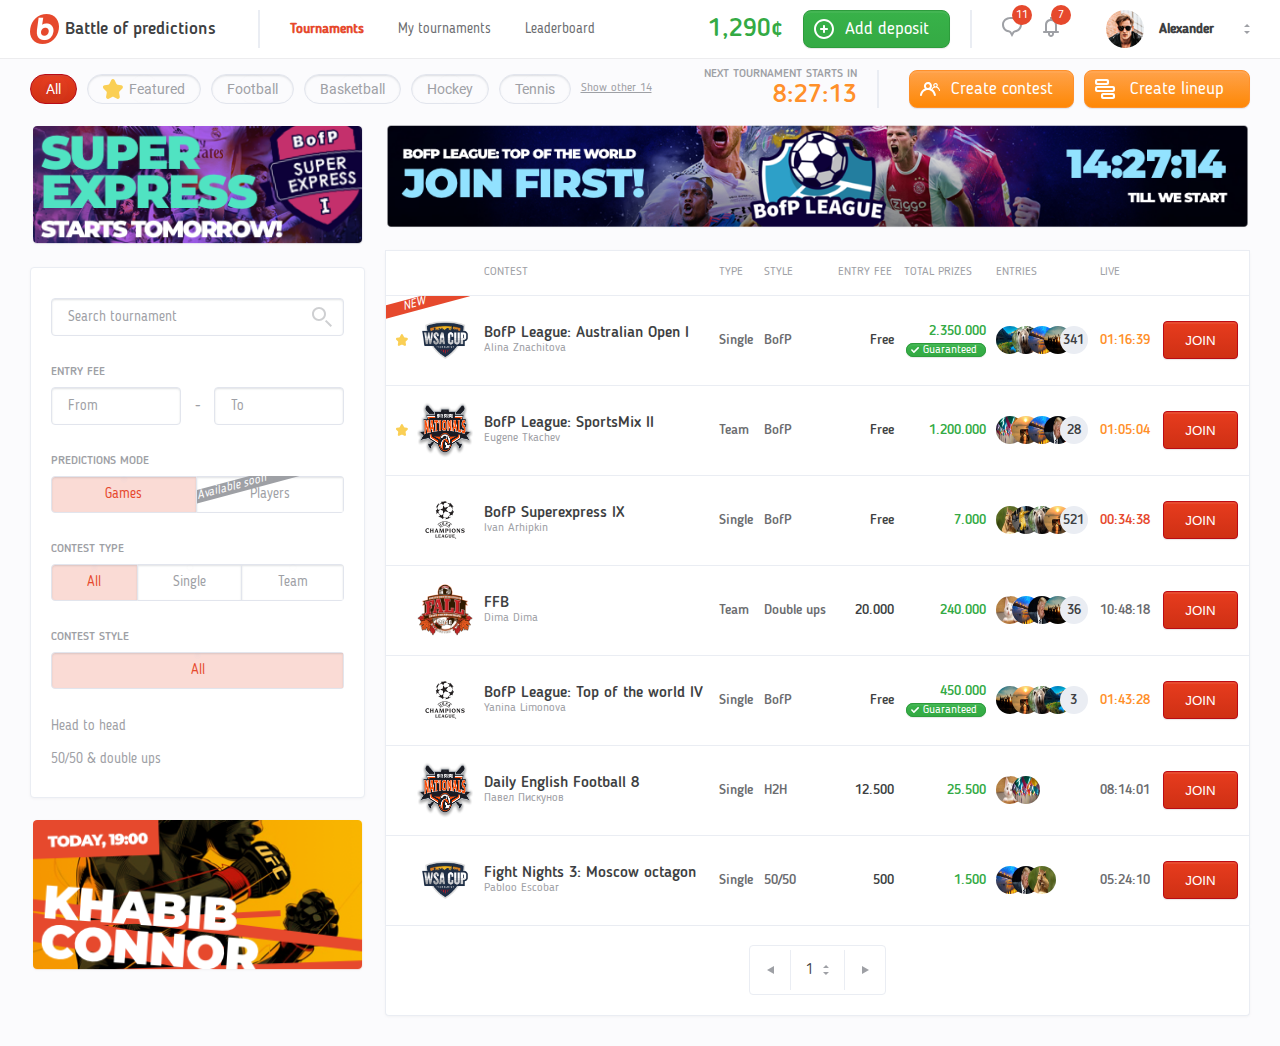
==== index.html @ 3a7c7d6c "small fixes" ====
<!DOCTYPE html>
<html lang="en">
<head>
  <meta charset="UTF-8">
  <meta name="viewport" content="width=device-width, initial-scale=1.0">
  <meta http-equiv="X-UA-Compatible" content="ie=edge">
  <title>Tournaments</title>
  <link rel="stylesheet" href="css/stylesheet.css">
  <link rel="stylesheet" href="css/style.css">
</head>
<body>
  <div class="header">
    <div class="container">
      <div class="left">
        <div class="logo">
          <div class="logo-img">
            <img src="img/logo-img.png" alt="">
          </div>
          <div class="logo-text">Battle of predictions</div>
        </div>
        <div class="divider"></div>
        <div class="menu">
          <ul>
            <li class="active"><a href="#">Tournaments</a></li>
            <li><a href="#">My tournaments</a></li>
            <li><a href="#">Leaderboard</a></li>
          </ul>
        </div>
      </div>
      <div class="right">
        <span class="deposit green-color-text">1,290¢</span>
        <button class="add-deposit">
          <img src="img/plus.svg" alt="">
          <span>Add deposit</span>
        </button>
        <div class="divider"></div>
        <div class="notifications">
          <div>
            <img src="img/notification-message.svg" alt="">
            <div class="notifications-amount">11</div>
          </div>
          <div>
            <img src="img/notification-bell.svg" alt="">
            <div class="notifications-amount">7</div>
          </div>
        </div>
        <span class="user-pic">
          <img src="img/user-pic.png" alt="">
        </span>
        <span class="user-name">Alexander</span>
        <img class="dropdown-arrow" src="img/dropdown-arrow.svg" alt="">
      </div>
    </div>
  </div>
  <div class="container">
    <!--////////////////////// TOPBAR ///////////////////// -->
    <div class="topbar">
      <div class="left">
        <div class="sections-wrapper">
          <ul class="sections radio-btns radio-btns-spaced">
            <li>
              <input type="radio" id="all" name="section" checked="checked" />
              <label for="all">All</label>
            </li>
            <li>
              <input type="radio" id="featured" name="section" />
              <label for="featured">
                <img src="img/star-favorite.svg" alt="">
                <span>Featured</span>
              </label>
            </li>
            <li>
              <input type="radio" id="football" name="section" />
              <label for="football">Football</label>
            </li>
            <li>
              <input type="radio" id="basketball" name="section" />
              <label for="basketball">Basketball</label>
            </li>
            <li>
              <input type="radio" id="hockey" name="section" />
              <label for="hockey">Hockey</label>
            </li>
            <li>
              <input type="radio" id="tennis" name="section" />
              <label for="tennis">Tennis</label>
            </li>
          </ul>
          <div class="show-other">Show other 14</div>
        </div>
      </div>
      <div class="right">
        <div class="counter-section">
          <div class="counter-title">
            next tournament starts in
          </div>
          <div class="counter">
            8:27:13
          </div>
        </div>
        <div class="divider"></div>
        <button class="topbar-button create-contest-button">
          <img src="img/user.svg" alt="">
          <span>Create contest</span>
        </button>
        <button class="topbar-button create-lineup-button">
          <img src="img/brick.svg" alt="">
          <span>Create lineup</span>
        </button>
      </div>
    </div>
    <div class="main">
      <!-- /////////////// SIDEBAR //////////////// -->
      <div class="sidebar">
        <div class="advert">
          <img src="img/widget1.png" alt="">
        </div>
        <div class="sidebar-filter">
          <div class="search-wrapper">
            <img src="img/search.svg" alt="">
            <input class="search" type="text" placeholder="Search tournament">
          </div>
          <div class="filter-title">Entry fee</div>
          <div class="entry-fee">
            <input type="text" placeholder="From">
            <span>-</span>
            <input type="text" placeholder="To">
          </div>
          <div class="filter-title">Predictions mode</div>
          <div class="predictions-mode">
            <ul class="radio-btns">
              <li>
                <input type="radio" id="games" name="predictions-mode" checked="checked" />
                <label for="games">Games</label>
              </li>
              <li>
                <input type="radio" id="players" name="predictions-mode" />
                <label for="players" class="available-soon">Players</label>
              </li>
            </ul>
          </div>
          <div class="filter-title">Contest type</div>
          <div class="contest-type">
            <ul class="radio-btns">
              <li>
                <input type="radio" id="contest-type-all" name="contest-type" checked="checked" />
                <label for="contest-type-all">All</label>
              </li>
              <li>
                <input type="radio" id="single" name="contest-type" />
                <label for="single">Single</label>
              </li>
              <li>
                <input type="radio" id="team" name="contest-type" />
                <label for="team">Team</label>
              </li>
            </ul>
          </div>
          <div class="contest-style">
            <div class="filter-title">Contest style</div>
            <ul class="radio-btns">
              <li>
                <input type="radio" id="all" name="contest-style" checked="checked" />
                <label for="all">All</label>
              </li>
            </ul>
          </div>
          <div class="sidebar-text">
            <div>Head to head</div>
            <div>50/50 & double ups</div>
          </div>
        </div>
        <div class="advert">
          <img src="img/widget3.png" alt="">
        </div>
      </div>
      <!-- /////////////// TABLE ////////////////// -->
      <div class="main-table">
        <div class="advert">
          <img src="img/widget2.png" alt="">
        </div>
        <table>
          <thead>
            <tr>
              <th></th>
              <th>CONTEST</th>
              <th>TYPE</th>
              <th>STYLE</th>
              <th>ENTRY FEE</th>
              <th>TOTAL PRIZES</th>
              <th>ENTRIES</th>
              <th>LIVE</th>
              <th></th>
            </tr>
          </thead>
          <tbody>
            <tr class="new">
              <td>
                <div class="tournament-icon">
                  <img class="star" src="./img/star-favorite-small.svg" alt="">
                  <img src="./WSA Cup Logo.png" alt="">
                </div>
              </td>
              <td>
                <div class="tournament-title">
                    BofP League: Australian Open I
                </div>
                <div class="user">
                  Alina Znachitova
                </div>
              </td>
              <td class="grey-color-text">Single</td>
              <td class="grey-color-text">BofP</td>
              <td class="entry-fee">Free</td>
              <td class="prizes green-color-text">
                <div>2.350.000</div>
                <div class="guaranteed">
                  <span>
                    <img src="img/check.svg" alt=""><span>Guaranteed</span>
                  </span>
                </div>
              </td>
              <td>
                <div class="entries">
                  <img src="./users-pic/5.jpg" alt="">
                  <img src="./users-pic/7.jpg" alt="">
                  <img src="./users-pic/1.jpg" alt="">
                  <img src="./users-pic/2.jpg" alt="">
                  <div><span>341</span></div>
                </div>
              </td>
              <td class="orange-color-text">01:16:39</td>
              <td class="join-button-position">
                <button class="join-button">JOIN</button>
              </td>
            </tr>
            <tr>
              <td>
                <div class="tournament-icon">
                  <img class="star" src="./img/star-favorite-small.svg" alt="">
                  <img src="./logo-KY-shadow.png" alt="">
                </div>
              </td>
              <td>
                <div class="tournament-title">
                  BofP League: SportsMix II
                </div>
                <div class="user">
                  Eugene Tkachev
                </div>
              </td>
              <td class="grey-color-text">Team</td>
              <td class="grey-color-text">BofP</td>
              <td class="entry-fee">Free</td>
              <td class="prizes green-color-text">1.200.000</td>
              <td>
                <div class="entries">
                  <img src="./users-pic/4.jpg" alt="">
                  <img src="./users-pic/3.jpg" alt="">
                  <img src="./users-pic/1.jpg" alt="">
                  <img src="./users-pic/10.jpg" alt="">
                  <div><span>28</span></div>
                </div>
              </td>
              <td class="orange-color-text">01:05:04</td>
              <td class="join-button-position">
                <button class="join-button">JOIN</button>
              </td>
            </tr>
            <tr>
              <td>
                <div class="tournament-icon">
                  <img src="./220px-UEFA_Champions_League_logo_2.svg.png" alt="">
                </div>
              </td>
              <td>
                <div class="tournament-title">
                  BofP Superexpress IX
                </div>
                <div class="user">
                  Ivan Arhipkin
                </div>
              </td>
              <td class="grey-color-text">Single</td>
              <td class="grey-color-text">BofP</td>
              <td class="entry-fee">Free</td>
              <td class="prizes green-color-text">7.000</td>
              <td>
                <div class="entries">
                  <img src="./users-pic/9.jpg" alt="">
                  <img src="./users-pic/6.jpg" alt="">
                  <img src="./users-pic/7.jpg" alt="">
                  <img src="./users-pic/3.jpg" alt="">
                  <div><span>521</span></div>
                </div>
              </td>
              <td class="red-color-text">00:34:38</td>
              <td class="join-button-position">
                <button class="join-button">JOIN</button>
              </td>
            </tr>
            <tr>
              <td>
                <div class="tournament-icon">
                  <img src="./18fall_state_logo_large_large.png" alt="">
                </div>
              </td>
              <td>
                <div class="tournament-title">
                  FFB
                </div>
                <div class="user">
                  Dima Dima
                </div>
              </td>
              <td class="grey-color-text">Team</td>
              <td class="grey-color-text">Double ups</td>
              <td class="entry-fee">20.000</td>
              <td class="prizes green-color-text">240.000</td>
              <td>
                <div class="entries">
                  <img src="./users-pic/8.jpg" alt="">
                  <img src="./users-pic/1.jpg" alt="">
                  <img src="./users-pic/10.jpg" alt="">
                  <img src="./users-pic/2.jpg" alt="">
                  <div><span>36</span></div>
                </div>
              </td>
              <td class="grey-color-text">10:48:18</td>
              <td class="join-button-position">
                <button class="join-button">JOIN</button>
              </td>
            </tr>
            <tr>
              <td>
                <div class="tournament-icon">
                  <img src="./220px-UEFA_Champions_League_logo_2.svg.png" alt="">
                </div>
              </td>
              <td>
                <div class="tournament-title">
                  BofP League: Top of the world IV
                </div>
                <div class="user">
                  Yanina Limonova
                </div>
              </td>
              <td class="grey-color-text">Single</td>
              <td class="grey-color-text">BofP</td>
              <td class="entry-fee">Free</td>
              <td class="prizes green-color-text">
                <div>450.000</div>
                <div class="guaranteed">
                  <span>
                    <img src="img/check.svg" alt=""><span>Guaranteed</span>
                  </span>
                </div>
              </td>
              <td>
                <div class="entries">
                  <img src="./users-pic/2.jpg" alt="">
                  <img src="./users-pic/3.jpg" alt="">
                  <img src="./users-pic/7.jpg" alt="">
                  <img src="./users-pic/5.jpg" alt="">
                  <div><span>3</span></div>
                </div>
              </td>
              <td class="orange-color-text">01:43:28</td>
              <td class="join-button-position">
                <button class="join-button">JOIN</button>
              </td>
            </tr>
            <tr>
              <td>
                <div class="tournament-icon">
                  <img src="./logo-KY-shadow.png" alt="">
                </div>
              </td>
              <td>
                <div class="tournament-title">
                  Daily English Football 8
                </div>
                <div class="user">
                  Павел Пискунов
                </div>
              </td>
              <td class="grey-color-text">Single</td>
              <td class="grey-color-text">H2H</td>
              <td class="entry-fee">12.500</td>
              <td class="prizes green-color-text">25.500</td>
              <td>
                <div class="entries">
                  <img src="./users-pic/8.jpg" alt="">
                  <img src="./users-pic/4.jpg" alt="">
                </div>
              </td>
              <td class="grey-color-text">08:14:01</td>
              <td class="join-button-position">
                <button class="join-button">JOIN</button>
              </td>
            </tr>
            <tr>
              <td>
                <div class="tournament-icon">
                  <img src="./WSA Cup Logo.png" alt="">
                </div>
              </td>
              <td>
                <div class="tournament-title">
                  Fight Nights 3: Moscow octagon
                </div>
                <div class="user">
                  Pabloo Escobar
                </div>
              </td>
              <td class="grey-color-text">Single</td>
              <td class="grey-color-text">50/50</td>
              <td class="entry-fee">500</td>
              <td class="prizes green-color-text">1.500</td>
              <td>
                <div class="entries">
                  <img src="./users-pic/1.jpg" alt="">
                  <img src="./users-pic/10.jpg" alt="">
                  <img src="./users-pic/9.jpg" alt="">
                </div>
              </td>
              <td class="grey-color-text">05:24:10</td>
              <td class="join-button-position">
                <button class="join-button">JOIN</button>
              </td>
            </tr>
          </tbody>
        </table>
        <div class="table-controls">
          <div>
            <button type="button">
              <img src="img/pagination-arrow-left.svg" alt="">
            </button>
            <div class="page-select-wrapper">
              <select name="page" id="page">
                <option value="1">1</option>
                <option value="2">2</option>
                <option value="3">3</option>
              </select>
            <img src="img/dropdown-arrow.svg" alt="">
            </div>
            <button type="button">
              <img src="img/pagination-arrow-right.svg" alt="">
            </button>
          </div>
        </div>
      </div>
    </div>
  </div>
</body>
</html>
---- css/stylesheet.css ----
@font-face {
    font-family: 'Blogger Sans';
    src: url('../fonts/BloggerSans-Medium.eot');
    src: url('../fonts/BloggerSans-Medium.eot?#iefix') format('embedded-opentype'),
        url('../fonts/BloggerSans-Medium.woff2') format('woff2'),
        url('../fonts/BloggerSans-Medium.woff') format('woff'),
        url('../fonts/BloggerSans-Medium.ttf') format('truetype'),
        url('../fonts/BloggerSans-Medium.svg#BloggerSans-Medium') format('svg');
    font-weight: 500;
    font-style: normal;
}

@font-face {
    font-family: 'Blogger Sans';
    src: url('../fonts/BloggerSans.eot');
    src: url('../fonts/BloggerSans.eot?#iefix') format('embedded-opentype'),
        url('../fonts/BloggerSans.woff2') format('woff2'),
        url('../fonts/BloggerSans.woff') format('woff'),
        url('../fonts/BloggerSans.ttf') format('truetype'),
        url('../fonts/BloggerSans.svg#BloggerSans') format('svg');
    font-weight: normal;
    font-style: normal;
}

@font-face {
    font-family: 'Roboto';
    src: url('../fonts/Roboto-Medium.eot');
    src: url('../fonts/Roboto-Medium.eot?#iefix') format('embedded-opentype'),
        url('../fonts/Roboto-Medium.woff2') format('woff2'),
        url('../fonts/Roboto-Medium.woff') format('woff'),
        url('../fonts/Roboto-Medium.ttf') format('truetype'),
        url('../fonts/Roboto-Medium.svg#Roboto-Medium') format('svg');
    font-weight: 500;
    font-style: normal;
}

@font-face {
    font-family: 'Roboto';
    src: url('../fonts/Roboto-Regular.eot');
    src: url('../fonts/Roboto-Regular.eot?#iefix') format('embedded-opentype'),
        url('../fonts/Roboto-Regular.woff2') format('woff2'),
        url('../fonts/Roboto-Regular.woff') format('woff'),
        url('../fonts/Roboto-Regular.ttf') format('truetype'),
        url('../fonts/Roboto-Regular.svg#Roboto-Regular') format('svg');
    font-weight: normal;
    font-style: normal;
}
---- css/style.css ----
/* TODO MOVE LEFT AND RIGHT FROM GLOBAL SCOPE  */
* {
  margin: 0;
  padding: 0;
  box-sizing: border-box;
}

.clearfix:after {
  content: '';
  display: block;
  clear: both;
}

body {
  font-family: 'Blogger Sans';
  font-size: 18px;
  font-style: normal;
  background-color: #fbfbfd;
}

.container {
  /* min-width: 1200px; */
  /* width: 1140px; */
  max-width: 1440px;
  margin: 0 auto;
  padding: 0 30px;
}

.left {
  display: flex;
  justify-content: space-between;
  align-items: center;
}

.right {
  display: flex;
  justify-content: space-between;
  align-items: center;
}

/* //////////////////////// HEADER //////////////////////// */

.header {
  height: 100%;
  margin-bottom: 10px;
  box-shadow: 0 1px 0 0 rgba(0, 0, 0, 0.06);
  background-color: #ffffff;
  font-size: 14px;
  padding: 10px 0;
}

.header .container {
  display: flex;
  align-items: center;
  justify-content: space-between;
}

.header .logo {
  display: flex;
  align-items: center;
}

.header .logo-img {
  width: 30px;
  height: 30px;
  margin-right: 5px;
}

.header .logo-text {
  margin-right: 42px;
  font-size: 18px;
  font-weight: 500;
  color: #3e3f42;
}

.divider {
  margin-right: 30px;
  border: 1px solid #eaedf3;
  height: 38px;
}

.header .menu {}

.header .menu ul {
  list-style: none;
}

.header .menu ul li {
  display: inline-block;
  text-align: center;
  color: #6b6c6f;
}

.header .menu ul li:not(:last-child) {
  margin-right: 30px;
}

.header .menu ul li.active a {
  font-weight: bold;
  color: #e6492d;
}

.header .menu ul li a {
  text-decoration: none;
  color: #6b6c6f;
}

.header .deposit {
  margin-right: 20px;
  font-size: 26px;
  font-weight: 500;
}

.header .add-deposit {
  height: 38px;
  display: flex;
  align-items: center;
  padding: 0 20px 0 10px;
  margin-right: 20px;
  font-family: 'Blogger Sans';
  font-size: 18px;
  border-radius: 8px;
  box-shadow: 0 1px 1px 0 rgba(19, 31, 21, 0.1), inset 0 2px 0 0 rgba(255, 255, 255, 0.06);
  border: solid 1px #2d9c3c;
  background-image: linear-gradient(to top, #34aa44, #38b249);
  color: #ffffff;
  cursor: pointer;
}

.header .add-deposit img {
  width: 20px;
  height: 20px;
  margin-right: 11px;
}

.header .notifications {
  margin-right: 30px;
}

.header .notifications > div {
  position: relative;
  display: inline-block;
  margin-right: 15px;
}

.header .notifications img {
  color: #9ea0a5;
  font-size: 20px;
}

.header .notifications .notifications-amount {
  display: flex;
  justify-content: center;
  align-items: center;
  font-size: 12px;
  position: absolute;
  height: 20px;
  width: 20px;
  top: -50%;
  right: -50%;
  border-radius: 50%;
  background-color: #e6492d;
  color: white;
}

.header .notifications img:last-child {
  margin-right: unset;
}

.header .user-pic {
  width: 38px;
  height: 38px;
  margin-right: 15px;
}

.header .user-name {
  margin-right: 30px;
  font-size: 14px;
  font-weight: bold;
  color: #3e3f42;
}

.header .dropdown-arrow {
  width: 6px;
  height: 10px;
}

/* //////////////////////// TOPBAR //////////////////////// */

.topbar {
  display: flex;
  justify-content: space-between;
  align-items: center;
  width: 100%;
  margin-bottom: 15px;
}

.topbar .left {
  flex-direction: column;
  align-items: flex-start;
  justify-content: center;
  position: relative;
}

.topbar .left .sections-wrapper {
  display: flex;
  align-items: center;
}

.topbar .sections {
  font-family: 'Roboto';
  font-size: 14px;
  font-weight: normal;
  font-style: normal;
  color: #9ea0a5;
}

.topbar .sections li label img {
  margin-right: 5.5px;
}

.topbar .sections li label .radio-btn-title {
  margin-right: 5.5px;
}

.topbar .show-other {
  font-family: "Blogger Sans";
  font-size: 12px;
  font-weight: normal;
  text-decoration: underline;
  color: #9ea0a5;
  cursor: pointer;
}

.topbar .dropdown-section-wrapper {
  display: flex;
  align-items: center;
  justify-content: center;
  margin-top: 12px;
  font-size: 14px;
  font-weight: normal;
  padding: 5px 15px;
  border-radius: 12px;
  background-color: #eaedf3;
}

.square {
  position: absolute;
  top: 50%;
  left: 12%;
  z-index: -1;
  width: 15px;
  height: 15px;
  transform: rotate(-315deg);
  /* border-radius: 3px; */
  background-color: #eaedf3;
}

.topbar .dropdown-section-wrapper .dropdown-section {
  display: flex;
  align-items: center;
}

.topbar .dropdown-section:first-child {
  margin-right: 20px;
}

.topbar .dropdown-section img {
  margin-right: 5px;
  cursor: pointer;
}

.topbar .dropdown-section .dropdown-section-title {
  margin-right: 5px;
}

.topbar .dropdown-section .dropdown-section-amount {
  padding: 3px 10px;
  color: #3e3f42;
  border-radius: 8px;
  background-color: #fbfbfd;
}

.topbar .counter-section {
  margin-right: 20px;
  text-align: right;
  font-weight: 500;
}

.topbar .counter-section .counter-title {
  font-size: 12px;
  text-transform: uppercase;
  color: #9ea0a5;
}

.topbar .counter-section .counter {
  font-size: 26px;
  color: #ff902a;
}

.topbar .topbar-button {
  height: 38px;
  display: flex;
  align-items: center;
  font-family: "Blogger Sans";
  font-size: 18px;
  border-radius: 8px;
  box-shadow: 0 1px 1px 0 rgba(22, 29, 37, 0.1), inset 0 2px 0 0 rgba(255, 255, 255, 0.06);
  border: solid 1px #ff902a;
  background-image: linear-gradient(to bottom, #ffa24a, #fe8806);
  color: #fff;
  cursor: pointer;
}

.topbar .create-contest-button {
  margin-right: 10px;
  padding: 0 20.5px 0 10px;
}

.topbar .create-contest-button img {
  padding-right: 10.5px;
}

.topbar .create-lineup-button {
  padding: 0 25px 0 10px;
}
.topbar .create-lineup-button img {
  padding-right: 15px;
}

.topbar .progress-card {
  margin-right: 40px;
}

.topbar .progress-card .current-winning {
  font-family: 'Blogger Sans';
  font-size: 16px;
  font-weight: 500;
}

.topbar .progress-card .winning-amount {
  font-size: 24px;
  font-weight: bold;
}

/* /////////////////////// MAIN  ///////////////////////*/

.main {
  display: flex;
  justify-content: space-between;
  margin-bottom: 30px;
}

/* //////////////////////// SIDEBAR ////////////////////////// */

.sidebar {
  margin-right: 20px;
  flex-basis: 335px;
  flex-grow: 0;
  flex-shrink: 0;
  font-family: 'Blogger Sans';
  font-size: 14px;
  font-weight: normal;
  color: #9ea0a5;
}

.sidebar-filter {
  width: 100%;
  border-radius: 4px;
  box-shadow: 0 1px 3px 0 rgba(0, 0, 0, 0.04);
  border: solid 1px #eaedf3;
  background-color: #ffffff;
  text-align: center;
  padding: 30px 20px;
  margin-bottom: 20px;
}

.sidebar-filter input {
  font-family: "Blogger Sans";
  font-size: 14px;
  font-weight: normal;
  margin-bottom: 30px;
  padding: 8px 16px;
}

.sidebar-filter input::placeholder {
  color: #9ea0a5;
}

.sidebar-filter .search-wrapper {
  position: relative;
}

.sidebar-filter .search-wrapper img {
  position: absolute;
  right: 12px;
  top: 9px;
}

.sidebar-filter .search-wrapper .search {
  width: 100%;
  height: 38px;
  border-radius: 4px;
  box-shadow: inset 0 1px 2px 0 rgba(102, 113, 123, 0.21);
  border: solid 1px #e2e5ed;
  background-color: #ffffff;
  padding-right: 40px;
}

.sidebar-filter .filter-title {
  margin-bottom: 8px;
  text-align: left;
  font-size: 12px;
  font-weight: 500;
  color: #9ea0a5;
  text-transform: uppercase;
}

.sidebar-filter .entry-fee {
  display: flex;
  justify-content: space-between;
  align-items: baseline;
}

.sidebar-filter .entry-fee input {
  width: 130px;
  height: 38px;
  border-radius: 4px;
  box-shadow: inset 0 1px 2px 0 rgba(102, 113, 123, 0.21);
  border: solid 1px #e2e5ed;
  background-color: #ffffff;
}

.sidebar .radio-btns li {
  margin-bottom: 30px;
}

.sidebar-filter .sidebar-text {
  text-align: left;
  font-size: 14px;
  font-weight: normal;
  font-style: normal;
}

.sidebar-filter .sidebar-text > div:first-child {
  margin-bottom: 18px;
}

.sidebar .sidebar-filter .radio-btns .available-soon:after {
  content: 'Available soon';
  display: inline-block;
  position: absolute;
  transform: rotate(-15deg);
  font-size: 12px;
  font-style: italic;
  font-weight: normal;
  padding: 0 45px;
  top: 5px;
  left: -46px;
  background: #9ea0a5;
  color: white;
}

.advert img {
  width: 100%;
}

/* ///////////// RADIO BUTTONS /////////////// */
.radio-btns {
  display: flex;
  list-style: none;
  font-size: 14px;
  color: #9ea0a5;
}

.radio-btns li {
  flex-grow: 1;
  overflow: hidden;
  position: relative;
}

.radio-btns li > label {
  border: solid 1px;
  border-color: #e2e5ed;
  border-left: none;
  background-color: #ffffff;
  box-shadow: inset 0 1px 2px 0 rgba(102, 113, 123, 0.21);
}

.radio-btns li:first-child > label {
  border-left: solid 1px #e2e5ed;
  border-top-left-radius: 4px;
  border-bottom-left-radius: 4px;
}

.radio-btns li:last-child {
  border-top-right-radius: 4px;
  border-bottom-right-radius: 4px;
}

.radio-btns li > label, .radio-btns li > input {
  display: block;
  top: 0;
  left: 0;
  right: 0;
  bottom: 0;
}

.radio-btns input {
  position: absolute;
}

.radio-btns input[type="radio"] {
  opacity: 0.01;
  z-index: 100;
}

.radio-btns input[type="radio"]:checked + label {
  background-color: rgba(230, 73, 45, 0.2);
  color: #e6492d;
}

.radio-btns label {
  padding: 10px;
  cursor: pointer;
}

.radio-btns.radio-btns-spaced li {
  margin-right: 10px;
}

.radio-btns.radio-btns-spaced li > label {
  height: 100%;
  display: flex;
  align-items: center;
  padding: 4px 15px;
  background-color: #fbfbfd;
  border: solid 1px #e2e5ed;
  border-radius: 50px;
}

.radio-btns.radio-btns-spaced li > input[type="radio"]:checked + label {
  background: linear-gradient(to bottom, #e73c1e, #cf3014) no-repeat;
  color: #ffffff;
  border-color: #ba0b15;
}

.radio-btns.radio-btns-spaced li > input[type="radio"]:checked + label .radio-btn-title {
  font-weight: 500;
}

/*  ////////////////////// TABLE ///////////////////// */

.main-table {
  flex-grow: 1;
}

.main-table table {
  width: 100%;
  border-collapse: collapse;
  border-radius: 4px;
  box-shadow: 0 1px 3px 0 rgba(0, 0, 0, 0.04);
  background-color: #ffffff;
  font-family: 'Blogger Sans';
  font-size: 14px;
  font-weight: 500;
  font-style: normal;
  /* padding: 0 20px 0 10px;   */
}

.main-table table th {
  padding: 0px 10px 0 0;
}

.main-table table tr {
  text-align: left;
  border: solid 1px #eaedf3;
  height: 90px;
}

.main-table table thead tr {
  height: 45px;
}

.main-table table tr.new td:first-child:after {
  content: 'NEW';
  display: inline-block;
  position: absolute;
  transform: rotate(-15deg);
  font-size: 12px;
  font-style: italic;
  font-weight: normal;
  padding: 0 45px;
  top: 2px;
  left: -28px;
  background: #e6492d;
  color: white;
}

.main-table table tbody tr:hover {
  border: double 1px #e6492d;
  background-color: rgba(230, 73, 45, 0.05);
}

.main-table table th {
  font-size: 12px;
  font-weight: normal;
  color: #9ea0a5;
  /* padding-right: 40px; */
}

.main-table table .right-position {
  text-align: right;
}

.main-table table td {
  font-family: "Blogger Sans";
  font-size: 14px;
  font-weight: 500;
  font-style: normal;
  text-align: left;
  color: #3e3f42;
  padding: 0px 10px 0 0;
}

.main-table table td:first-child {
  overflow: hidden;
  position: relative;
}

.main-table table .tournament-icon {
  display: flex;
  align-items: center;
  justify-content: space-evenly;
  padding-left: 30px;
}

.main-table table .tournament-icon img {
  width: 56px;
  height: 56px;
}

.main-table table .tournament-icon .star {
  position: absolute;
  top: 50%;
  left: 10px;
  transform: translateY(-50%);
  width: 12px;
  height: 12px;
}

.main-table table .tournament-title {
  font-family: "Blogger Sans";
  font-size: 16px;
  font-weight: 500;
  font-style: normal;
  color: #3e3f42;
}

.main-table table .user {
  font-size: 12px;
  font-weight: normal;
  font-style: normal;
  color: #9ea0a5;
}

.main-table table .trophy-cup:before {
  content: url('../img/trophy-cup-silhouette.svg');
  margin-right: 3px;
}

/* .main-table table .winning {
  text-align: right;
} */

.main-table .entries {
  display: flex;
  justify-content: flex-start;
  align-items: center;
}

.main-table .entries > div,
.main-table .entries > img {
  width: 28px;
  height: 28px;
  margin-left: -12px;
  background-color: grey;
  border-radius: 50%;
}

.main-table .entries > img:first-child,
.main-table .entries > div:first-child {
  margin-left: unset;
}

.main-table .entries > div:nth-child(5) {
  background: #eaedf3;
  line-height: 28px;
  text-align: center;
}

.main-table table .entry-fee {
  text-align: right;
}

.main-table table .prizes {
  font-size: 14px;
  text-align: right;
}

.main-table table .guaranteed {
  margin-left: auto;
  margin-top: 3px;
}

.main-table table .guaranteed > span {
  padding: 0 8px 0 4px;
  border: solid 1px #2d9c3c;
  border-radius: 8px;
  white-space: nowrap;
  font-size: 12px;
  background-image: linear-gradient(to top, #34aa44, #38b249);
  box-shadow: 0 1px 1px 0 rgba(19, 31, 21, 0.1), inset 0 2px 0 0 rgba(255, 255, 255, 0.06);
  font-weight: normal;
  color: #ffffff;
}

.guaranteed img {
  margin-right: 4px;
}




.main-table table .grey-color-text {
  color: #6b6c6f;
}

.main-table table .join-button-position {
  text-align: center;
}

.main-table table .join-button {
  width: 75px;
  height: 38px;
  border-radius: 4px;
  box-shadow: 0 1px 1px 0 rgba(43, 26, 24, 0.1), inset 0 2px 0 0 rgba(255, 255, 255, 0.08);
  border: solid 1px #ba0b15;
  background-image: linear-gradient(to bottom, #e73c1e, #cf3014);
  color: white;
  cursor: pointer;
}

.main-table .translation {}

.main-table table .translation-wrapper {
  display: flex;
  align-items: center;
  margin-left: auto;
  padding: 5px 9px;
  width: 114px;
  height: 35px;
  border-radius: 8px;
  border: solid 1px #e6492d;
  color: #e6492d;
  cursor: pointer;
}

.main-table table .translation-wrapper .circle {
  width: 8px;
  height: 8px;
  border-radius: 50%;
  background-color: #e6492d;
  margin-right: 5px;
  flex-shrink: 0;
}

.main-table table .translation-counter {
  text-align: right;
}


.main-table .table-controls {
  display: flex;
  justify-content: center;
  align-items: center;
  height: 90px;
  border-bottom-left-radius: 4px;
  border-bottom-right-radius: 4px;
  box-shadow: 0 1px 3px 0 rgba(0, 0, 0, 0.04);
  border-right: solid 1px #eaedf3;
  border-left: solid 1px #eaedf3;
  border-bottom: solid 1px #eaedf3;
  background-color: #ffffff;
}

.main-table .table-controls > div {
  display: flex;
  border: solid 1px #eaedf3;
  border-radius: 4px;
  padding: 4px 0;
}

.main-table .table-controls select {
  -moz-appearance: none; /* Firefox */
  -webkit-appearance: none; /* Safari and Chrome */
  appearance: none; /* ?????? */
  height: 40px;
  width: 55px;
  padding: 8px 15px;
  background-color: rgba(255, 255, 255, 0);
  font-family: 'Blogger Sans';
  font-size: 14px;
  font-weight: normal;
  font-style: normal;
  color: #3e3f42;
  border: solid 1px #eaedf3;
  border-top: none;
  border-bottom: none;
  cursor: pointer;
}

.main-table .table-controls .page-select-wrapper {
  position: relative;
}

.main-table .table-controls .page-select-wrapper:after {
  display: flex;
  justify-content: center;
  align-items: center;
  position: absolute;
  padding-right: 8px;
  pointer-events: none;
  background-color: white;
  width: 20px;
  right: 1px;
  top: 1px;
  bottom: 1px;
}

.main-table .table-controls .page-select-wrapper img {
  position: absolute;
  top: 50%;
  transform: translateY(-50%);
  right: 30%;
}

.main-table .table-controls button {
  height: 40px;
  width: 40px;
  display: flex;
  justify-content: center;
  align-items: center;
  background-color: rgba(255, 255, 255, 0);
  cursor: pointer;
}

.main-table .table-controls button {
  border: none;
}

.main-table .table-controls button img {
  width: 20px;
  height: 20px;
}

.main-table .table-controls button:first-child img {
  transform: rotateY(180deg);
}

/* //////////////////////// GLOBAL //////////////////////// */

.advert {
  display: flex;
  justify-content: space-between;
  margin-bottom: 20px;
}

.orange-color-text {
  color: #ff902a !important;
}

.red-color-text {
  color: #e6492d !important;
}

.green-color-text {
  color: #34aa44 !important;
}

.star {
  width: 20px;
  height: 20px;
  color: #facf55;
}

button:focus, input:focus, select:focus {
  outline: none;
}

.dropdown-list {
  width: 400px;
  border-radius: 4px;
  box-shadow: 0 1px 2px 0 rgba(0, 0, 0, 0.08);
  border: solid 1px #d8dce6;
  background-color: #ffffff;
  font-family: 'Blogger Sans';
  font-size: 14px;
  font-weight: normal;
  font-style: normal;
  color: #3e3f42;
}

.dropdown-list ul {
  list-style: none;
}

.dropdown-list ul li:not(:first-child) {
  display: flex;
  align-items: center;
  justify-content: space-between;
}

.dropdown-list ul li {
  padding: 10px 8px;
  border-bottom: 1px solid #eaedf3;
}

.dropdown-list ul .list-header {
  display: flex;
  justify-content: space-between;
  font-weight: 500;
}

.dropdown-list ul .list-header .list-header-title {
  margin-right: 8px;
}

.dropdown-list ul .list-header .translation-amount {
  padding: 6px 10px;
  text-align: center;
  opacity: 0.5;
  border-radius: 12px;
  background-color: #eaedf3;
  font-weight: normal;
  color: #3e3f42;
}

.dropdown-list ul .list-header .arrow-up {
  width: 6px;
  height: 10px;
}

.dropdown-list .list-item-wrapper {
  display: flex;
  align-items: center;
  flex-basis: 0;
  flex-grow: 2;
}

.dropdown-list .list-item-wrapper:first-child {
  justify-content: flex-start;
}

.dropdown-list .list-item-wrapper:last-child {
  justify-content: flex-end;
}


.dropdown-list ul li img {
  width: 28px;
  height: 28px;
}

.dropdown-list ul li img:first-child {
  margin-right: 10px;
}

.dropdown-list ul li img:last-child {
  margin-left: 10px;
}

.dropdown-list ul li .score {
  flex-basis: 0;
  flex-grow: 1;
  text-align: center;
  color: #9ea0a5;
}

.dropdown-list ul .list-item:hover {
  background-color: #eaedf3;
  cursor: pointer;
}

/* ///////////// CHECKBOX /////////////////// */

input[type="checkbox"].red-checkbox {
  display: none;
}

input[type="checkbox"].red-checkbox + label {
  background: url("../img/default.svg") no-repeat;
  width: 18px;
  height: 18px;
  margin-right: 5px;
  cursor: pointer;
  /* border: 1px solid #f6f6f6; */
  /* background-color: white; */
  /* border-radius: 5px; */
}

input[type="checkbox"].red-checkbox:checked + label {
  background: url('../img/checked.svg') no-repeat;
  border: none;
}

/* ////////////////////// MEDIA //////////////////////// */

@media (max-width: 1260px) {
  .header .logo-text {
    margin-right: 20px;
  }

  .divider {
    margin-right: 20px;
  }

  .radio-btns.radio-btns-spaced li {
    margin-right: 5px;
  }
}

@media (max-width: 1240px) {
  .header .logo-text {
    margin-right: 10px;
  }

  .header .add-deposit {
    font-size: 16px;
    margin-right: 10px;
  }

  .header .notifications {
    margin-right: 20px;
  }

  .topbar .counter-section {
    margin-right: 10px;
  }

  .divider {
    margin-right: 10px;
  }

  .topbar .topbar-button {
    font-size: 16px;
  }

  .topbar .progress-card {
    margin-right: 20px;
  }
}

@media (max-width: 1220px) {
  .radio-btns.radio-btns-spaced li > label {
    padding: 4px 10px;
  }

  .topbar .progress-card img {
    width: 340px;
  }
}

@media (max-width: 1200px) {
  .header .deposit {
    margin-right: 10px;
  }

  .header .notifications {
    margin-right: 10px;
  }

  .header .user-name {
    margin-right: 20px;
  }
}

@media (max-width: 1180px) {
  .topbar .progress-card img {
    width: 320px;
  }
}

@media (max-width: 1160px) {
  .topbar .progress-card {
    margin-right: 10px;
  }
}

@media (max-width: 1140px) {
  .topbar .progress-card img {
    width: 300px;
  }
}

@media (max-width: 1120px) {
  .radio-btns.radio-btns-spaced li > label {
    padding: 4px 7px;
}
}
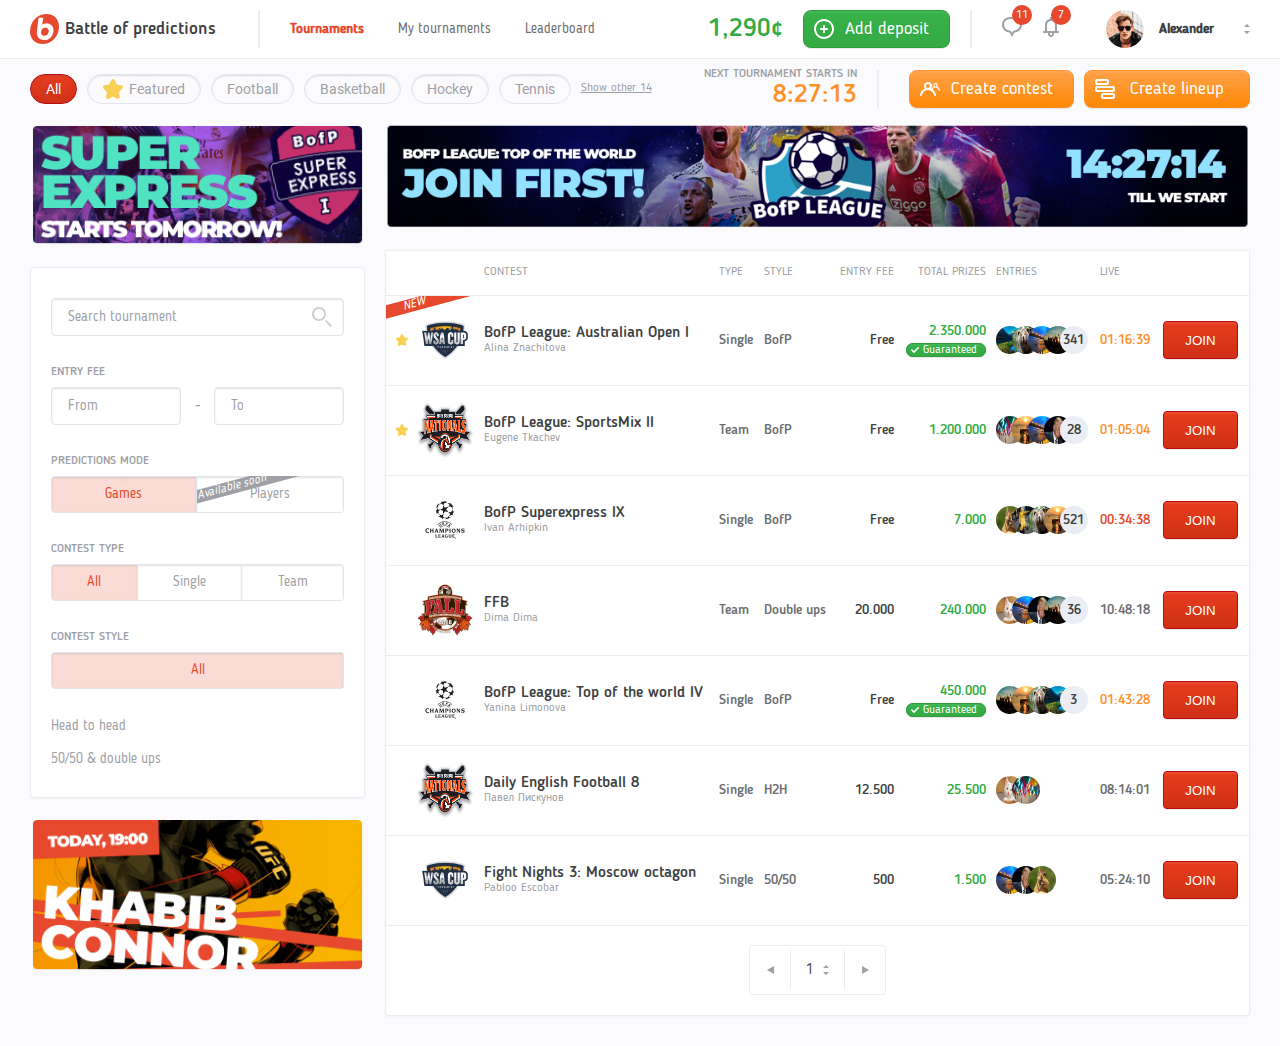
==== commit 3f5aceb9: "small fixes" ====
--- a/index.html
+++ b/index.html
@@ -186,8 +186,8 @@
               <th>CONTEST</th>
               <th>TYPE</th>
               <th>STYLE</th>
-              <th>ENTRY FEE</th>
-              <th>TOTAL PRIZES</th>
+              <th class="right-position">ENTRY FEE</th>
+              <th class="right-position">TOTAL PRIZES</th>
               <th>ENTRIES</th>
               <th>LIVE</th>
               <th></th>
--- a/css/style.css
+++ b/css/style.css
@@ -71,6 +71,7 @@
   font-size: 18px;
   font-weight: 500;
   color: #3e3f42;
+  white-space: nowrap;
 }
 
 .divider {
@@ -183,6 +184,7 @@
 .header .dropdown-arrow {
   width: 6px;
   height: 10px;
+  cursor: pointer;
 }
 
 /* //////////////////////// TOPBAR //////////////////////// */
@@ -221,6 +223,10 @@
 
 .topbar .sections li label .radio-btn-title {
   margin-right: 5.5px;
+}
+
+.topbar .sections li label .radio-btn-amount {
+  opacity: 0.5;
 }
 
 .topbar .show-other {
@@ -252,7 +258,7 @@
   width: 15px;
   height: 15px;
   transform: rotate(-315deg);
-  /* border-radius: 3px; */
+  border-radius: 3px;
   background-color: #eaedf3;
 }
 
@@ -309,6 +315,7 @@
   border: solid 1px #ff902a;
   background-image: linear-gradient(to bottom, #ffa24a, #fe8806);
   color: #fff;
+  white-space: nowrap;
   cursor: pointer;
 }
 
@@ -543,6 +550,7 @@
   background: linear-gradient(to bottom, #e73c1e, #cf3014) no-repeat;
   color: #ffffff;
   border-color: #ba0b15;
+  /* box-shadow: 0 1px 1px 0 rgba(43, 26, 24, 0.1), 0 0 10px 0 rgba(230, 73, 45, 0.1), inset 0 2px 0 0 rgba(255, 255, 255, 0.08); */
 }
 
 .radio-btns.radio-btns-spaced li > input[type="radio"]:checked + label .radio-btn-title {
@@ -570,6 +578,7 @@
 
 .main-table table th {
   padding: 0px 10px 0 0;
+  white-space: nowrap;
 }
 
 .main-table table tr {
@@ -664,14 +673,16 @@
   color: #9ea0a5;
 }
 
-.main-table table .trophy-cup:before {
+/* .main-table table .trophy-cup:before {
+  position: absolute;
+  left: 48.7%;
   content: url('../img/trophy-cup-silhouette.svg');
   margin-right: 3px;
-}
-
-/* .main-table table .winning {
+} */
+
+.main-table table .winning {
   text-align: right;
-} */
+}
 
 .main-table .entries {
   display: flex;
@@ -949,6 +960,8 @@
 .dropdown-list ul .list-header .arrow-up {
   width: 6px;
   height: 10px;
+  margin-right: 6px;
+  cursor: pointer;
 }
 
 .dropdown-list .list-item-wrapper {
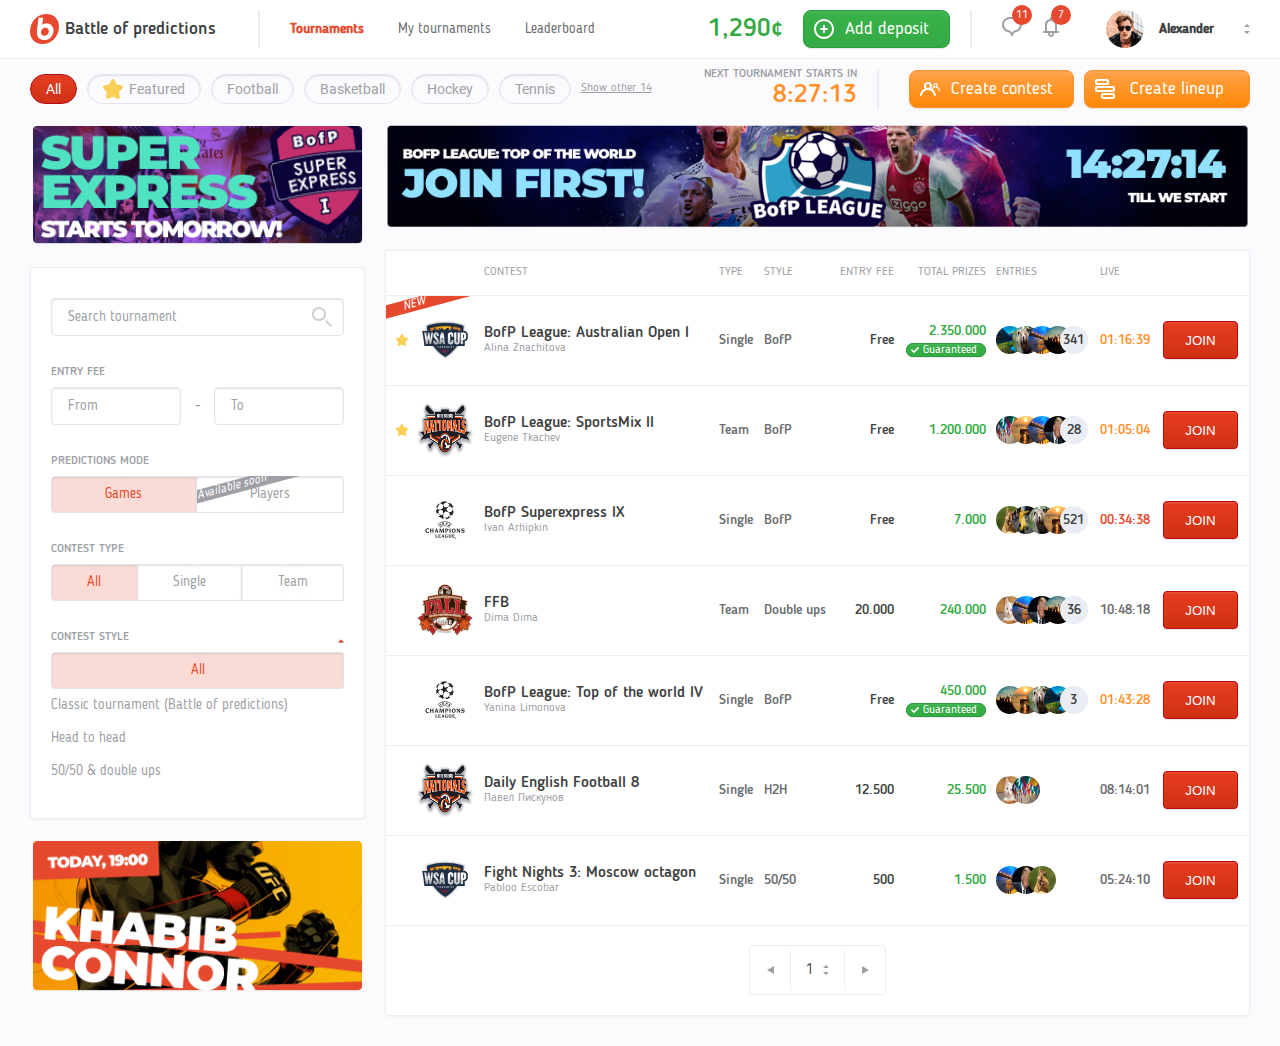
==== commit eec408bf: "small fixes in sidebar" ====
--- a/index.html
+++ b/index.html
@@ -156,8 +156,11 @@
               </li>
             </ul>
           </div>
-          <div class="contest-style">
-            <div class="filter-title">Contest style</div>
+          <div class="contest-style-wrapper">
+            <div class="contest-style">
+              <div class="filter-title">Contest style</div>
+              <img src="./img/dropdown-arrow-active-up.svg" alt="">
+            </div>
             <ul class="radio-btns">
               <li>
                 <input type="radio" id="all" name="contest-style" checked="checked" />
@@ -166,6 +169,7 @@
             </ul>
           </div>
           <div class="sidebar-text">
+            <div>Classic tournament (Battle of predictions)</div>
             <div>Head to head</div>
             <div>50/50 & double ups</div>
           </div>
--- a/css/style.css
+++ b/css/style.css
@@ -438,7 +438,16 @@
   background-color: #ffffff;
 }
 
-.sidebar .radio-btns li {
+.sidebar-filter .contest-style {
+  display: flex;
+  justify-content: space-between;
+}
+
+.sidebar-filter .search-wrapper .search:hover, .sidebar-filter input:hover, .sidebar-filter .search-wrapper .search:focus, .sidebar-filter input:focus {
+  border: solid 1px #c8cddc;
+}
+
+.sidebar .radio-btns li:not(:last-child) {
   margin-bottom: 30px;
 }
 
@@ -449,8 +458,20 @@
   font-style: normal;
 }
 
-.sidebar-filter .sidebar-text > div:first-child {
+.sidebar-filter .sidebar-text > div {
+  padding: 9px 0;
+}
+
+/* .sidebar-filter .sidebar-text > div:not(:last-child) {
   margin-bottom: 18px;
+} */
+
+.sidebar-filter .sidebar-text > div:hover {
+  padding: 9px 0;
+  border-radius: 8px;
+  background-color: rgba(234, 237, 243, 0.2);
+  cursor: pointer;
+
 }
 
 .sidebar .sidebar-filter .radio-btns .available-soon:after {
@@ -532,6 +553,11 @@
   cursor: pointer;
 }
 
+.radio-btns label:hover {
+  border: 1px solid #c8cddc;
+  /* box-sizing: border-box; */
+}
+
 .radio-btns.radio-btns-spaced li {
   margin-right: 10px;
 }
@@ -656,6 +682,7 @@
   transform: translateY(-50%);
   width: 12px;
   height: 12px;
+  cursor: pointer;
 }
 
 .main-table table .tournament-title {
@@ -741,8 +768,6 @@
 }
 
 
-
-
 .main-table table .grey-color-text {
   color: #6b6c6f;
 }
@@ -765,6 +790,7 @@
 .main-table .translation {}
 
 .main-table table .translation-wrapper {
+  position: relative;
   display: flex;
   align-items: center;
   margin-left: auto;
@@ -910,6 +936,10 @@
 }
 
 .dropdown-list {
+  position: absolute;
+  right: -2%;
+  top: -8%;
+  z-index: 1;
   width: 400px;
   border-radius: 4px;
   box-shadow: 0 1px 2px 0 rgba(0, 0, 0, 0.08);
@@ -1023,8 +1053,21 @@
 }
 
 input[type="checkbox"].red-checkbox:checked + label {
-  background: url('../img/checked.svg') no-repeat;
+  background: url("../img/checked.svg") no-repeat;
   border: none;
+}
+
+
+/* //////////////////////// TOURNAMENT 3 ///////////////// */
+
+.tournament {
+  height: 300px;
+  background-color: #ffffff;
+}
+
+.tournament img {
+  width: 88px;
+  height: 98px;
 }
 
 /* ////////////////////// MEDIA //////////////////////// */
@@ -1119,5 +1162,5 @@
 @media (max-width: 1120px) {
   .radio-btns.radio-btns-spaced li > label {
     padding: 4px 7px;
-}
+  }
 }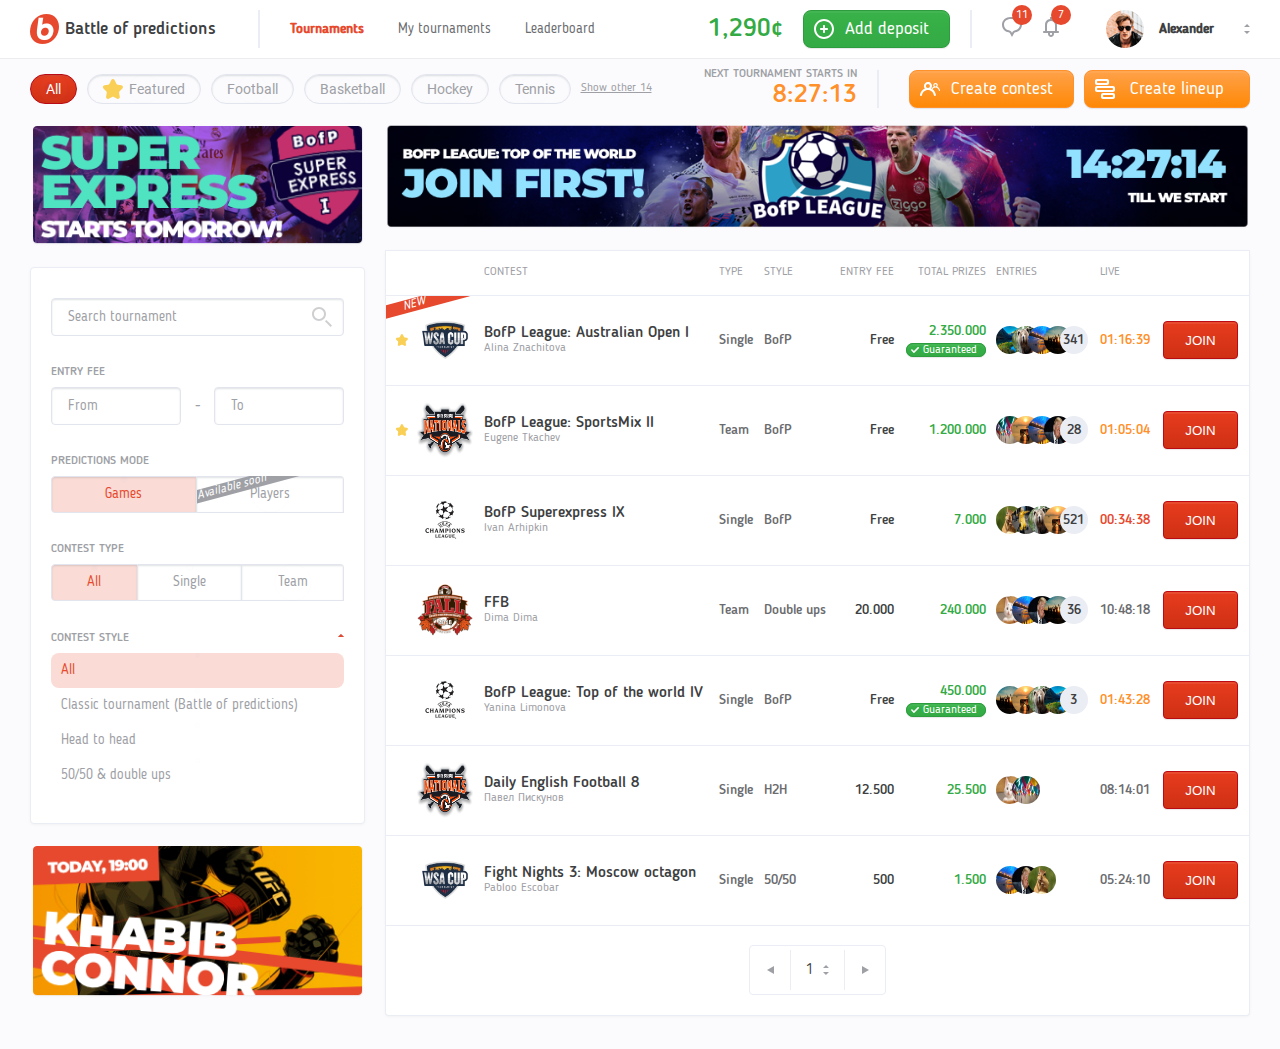
==== commit 0ad951d5: "sidebar fixes" ====
--- a/index.html
+++ b/index.html
@@ -156,22 +156,29 @@
               </li>
             </ul>
           </div>
-          <div class="contest-style-wrapper">
-            <div class="contest-style">
+          <div class="contest-style">
+            <div class="contest-style-wrapper">
               <div class="filter-title">Contest style</div>
               <img src="./img/dropdown-arrow-active-up.svg" alt="">
             </div>
-            <ul class="radio-btns">
+            <ul class="radio-btns-lg">
               <li>
                 <input type="radio" id="all" name="contest-style" checked="checked" />
                 <label for="all">All</label>
               </li>
+              <li>
+                <input type="radio" id="classic-tournamnet" name="contest-style" />
+                <label for="classic-tournamnet">Classic tournament (Battle of predictions)</label>
+              </li>
+              <li>
+                <input type="radio" id="head-to-head" name="contest-style" />
+                <label for="head-to-head">Head to head</label>
+              </li>
+              <li>
+                <input type="radio" id="dounble-ups" name="contest-style" />
+                <label for="dounble-ups">50/50 & double ups</label>
+              </li>
             </ul>
-          </div>
-          <div class="sidebar-text">
-            <div>Classic tournament (Battle of predictions)</div>
-            <div>Head to head</div>
-            <div>50/50 & double ups</div>
           </div>
         </div>
         <div class="advert">
--- a/css/style.css
+++ b/css/style.css
@@ -438,10 +438,62 @@
   background-color: #ffffff;
 }
 
-.sidebar-filter .contest-style {
+.sidebar-filter .contest-style-wrapper {
   display: flex;
   justify-content: space-between;
-}
+  align-items: baseline;
+}
+
+/* ////////////////////////////////////////////// */
+
+.radio-btns-lg {
+  /* display: flex; */
+  list-style: none;
+  font-size: 14px;
+  color: #9ea0a5;
+}
+
+.radio-btns-lg li {
+  /* flex-grow: 1; */
+  overflow: hidden;
+  position: relative;
+  border-radius: 8px;
+}
+
+.radio-btns-lg li > label, .radio-btns-lg li > input {
+  display: block;
+  top: 0;
+  left: 0;
+  right: 0;
+  bottom: 0;
+  text-align: left;
+}
+
+.radio-btns-lg input {
+  position: absolute;
+}
+
+.radio-btns-lg input[type="radio"] {
+  opacity: 0.01;
+  z-index: 100;
+}
+
+.radio-btns-lg input[type="radio"]:checked + label {
+  background-color: rgba(230, 73, 45, 0.2);
+  color: #e6492d;
+}
+
+.radio-btns-lg label {
+  padding: 10px;
+  cursor: pointer;
+}
+
+.radio-btns-lg label:hover {
+  background-color: rgba(234, 237, 243, 0.2);
+}
+
+/* ////////////////////////////////////////////// */
+
 
 .sidebar-filter .search-wrapper .search:hover, .sidebar-filter input:hover, .sidebar-filter .search-wrapper .search:focus, .sidebar-filter input:focus {
   border: solid 1px #c8cddc;
@@ -451,7 +503,7 @@
   margin-bottom: 30px;
 }
 
-.sidebar-filter .sidebar-text {
+/* .sidebar-filter .sidebar-text {
   text-align: left;
   font-size: 14px;
   font-weight: normal;
@@ -461,18 +513,14 @@
 .sidebar-filter .sidebar-text > div {
   padding: 9px 0;
 }
-
-/* .sidebar-filter .sidebar-text > div:not(:last-child) {
-  margin-bottom: 18px;
-} */
 
 .sidebar-filter .sidebar-text > div:hover {
   padding: 9px 0;
   border-radius: 8px;
   background-color: rgba(234, 237, 243, 0.2);
-  cursor: pointer;
-
-}
+  color: #3e3f42;
+  cursor: pointer;
+} */
 
 .sidebar .sidebar-filter .radio-btns .available-soon:after {
   content: 'Available soon';
@@ -555,7 +603,6 @@
 
 .radio-btns label:hover {
   border: 1px solid #c8cddc;
-  /* box-sizing: border-box; */
 }
 
 .radio-btns.radio-btns-spaced li {
@@ -970,6 +1017,7 @@
 .dropdown-list ul .list-header {
   display: flex;
   justify-content: space-between;
+  align-items: center;
   font-weight: 500;
 }
 
@@ -1058,16 +1106,21 @@
 }
 
 
-/* //////////////////////// TOURNAMENT 3 ///////////////// */
+/* //////////////////////// TOURNAMENT 3/ DRAFT KINGS ///////////////// */
 
 .tournament {
-  height: 300px;
+  /* height: 300px; */
   background-color: #ffffff;
+}
+
+.tournament-wrapper {
+  display: flex;
 }
 
 .tournament img {
   width: 88px;
   height: 98px;
+  margin-right: 20px;
 }
 
 /* ////////////////////// MEDIA //////////////////////// */
